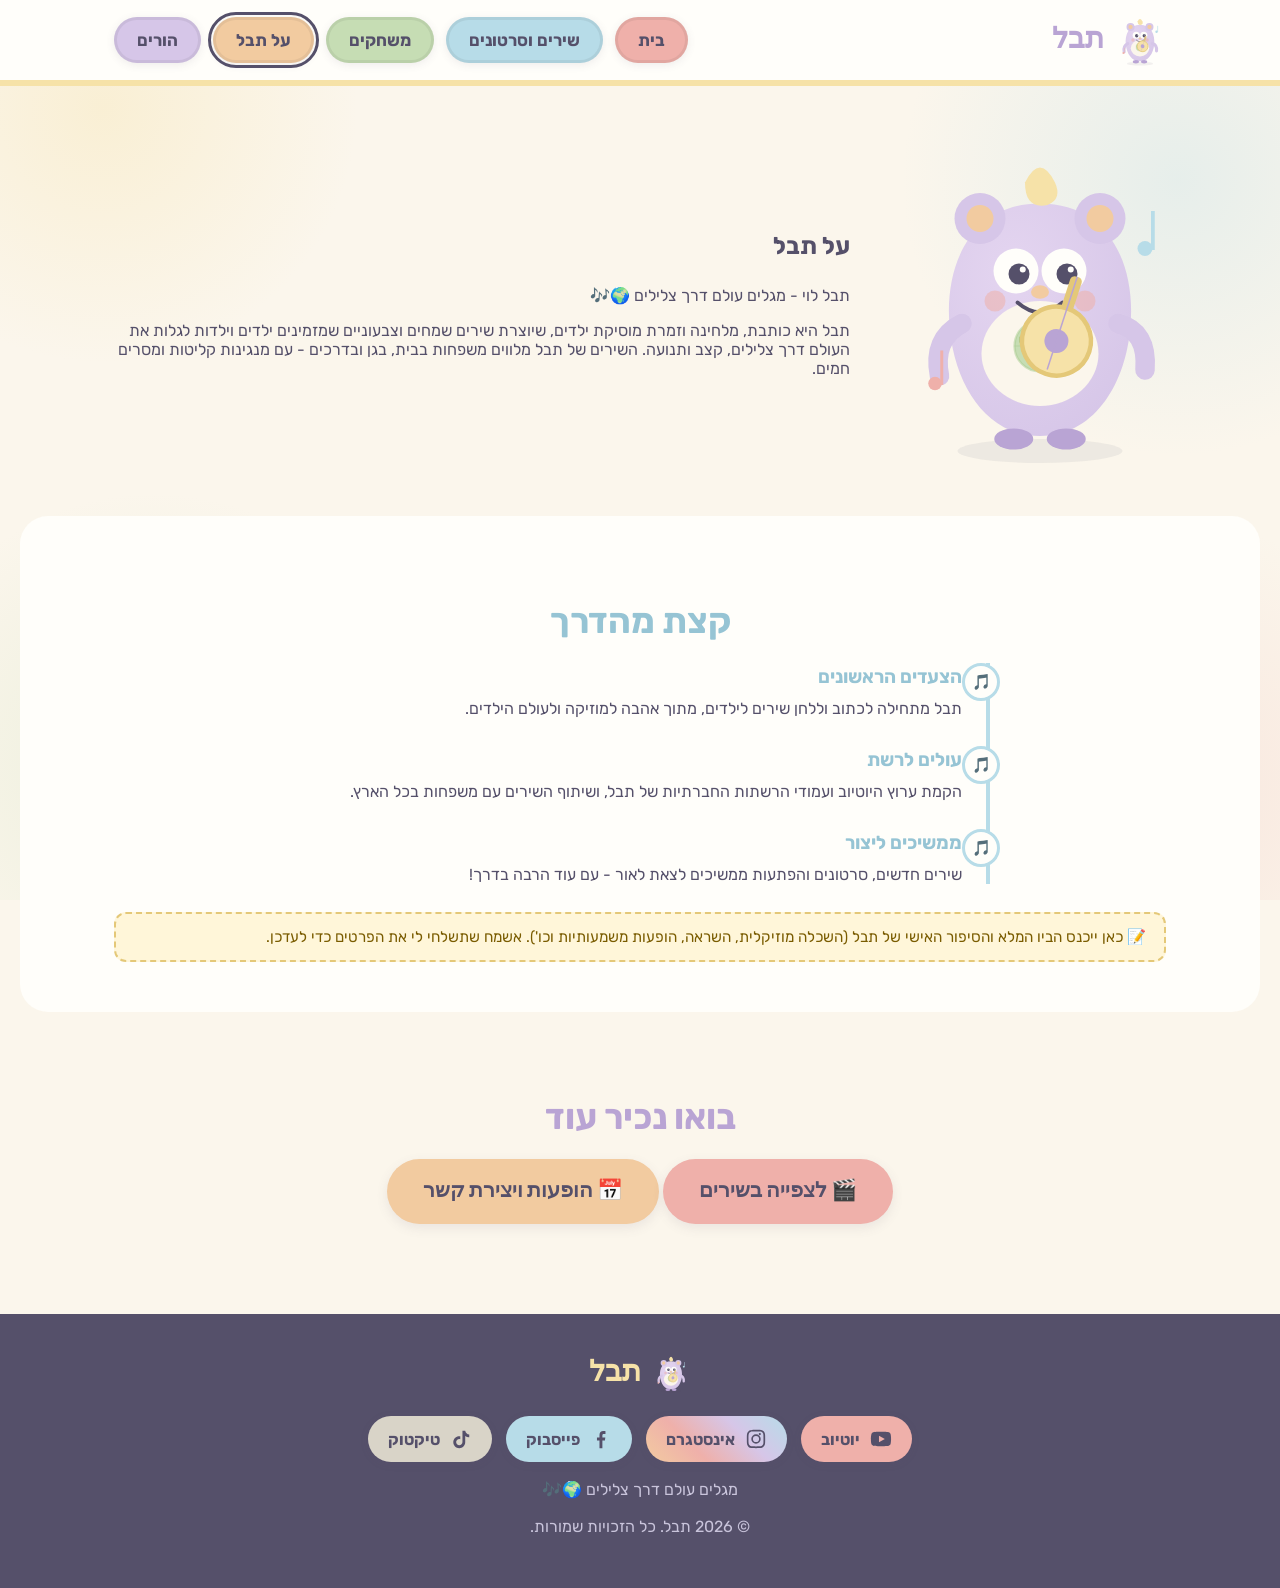
==== about.html @ 5bf3c03d "Initial Tevel kids-music site" ====
<!DOCTYPE html>
<html lang="he" dir="rtl">
<head>
<meta charset="UTF-8">
<meta name="viewport" content="width=device-width, initial-scale=1.0">
<title>על תבל | תבל</title>
<link rel="preconnect" href="https://fonts.googleapis.com">
<link href="https://fonts.googleapis.com/css2?family=Baloo+2:wght@500;700;800&family=Rubik:wght@400;500;700&display=swap" rel="stylesheet">
<link rel="stylesheet" href="styles.css">
</head>
<body>

<header class="site-header">
  <div class="header-inner">
    <a href="index.html" class="logo">
      <img src="images/tevel-mascot.svg" alt="תבל">
      תבל
    </a>
    <button class="nav-toggle" id="navToggle" aria-label="פתח תפריט" aria-expanded="false">☰</button>
    <nav class="main-nav" id="mainNav">
      <ul>
        <li><a href="index.html">בית</a></li>
        <li><a href="songs.html">שירים וסרטונים</a></li>
        <li><a href="games.html">משחקים</a></li>
        <li><a href="about.html" class="active">על תבל</a></li>
        <li><a href="parents.html">הורים</a></li>
      </ul>
    </nav>
  </div>
</header>

<main>
  <section class="section container">
    <div class="about-hero">
      <img src="images/tevel-mascot.svg" alt="איור של תבל">
      <div class="hero-text">
        <h1>על תבל</h1>
        <p class="tagline">תבל לוי - מגלים עולם דרך צלילים 🌍🎶</p>
        <p>תבל היא כותבת, מלחינה וזמרת מוסיקת ילדים, שיוצרת שירים שמחים וצבעוניים שמזמינים ילדים וילדות לגלות את העולם דרך צלילים, קצב ותנועה. השירים של תבל מלווים משפחות בבית, בגן ובדרכים - עם מנגינות קליטות ומסרים חמים.</p>
      </div>
    </div>
  </section>

  <section class="section" style="background:var(--white); border-radius: var(--radius-lg); margin:0 20px;">
    <div class="container">
      <h2 class="section-title blue">קצת מהדרך</h2>
      <div class="timeline">
        <div class="timeline-item">
          <h3>הצעדים הראשונים</h3>
          <p>תבל מתחילה לכתוב וללחן שירים לילדים, מתוך אהבה למוזיקה ולעולם הילדים.</p>
        </div>
        <div class="timeline-item">
          <h3>עולים לרשת</h3>
          <p>הקמת ערוץ היוטיוב ועמודי הרשתות החברתיות של תבל, ושיתוף השירים עם משפחות בכל הארץ.</p>
        </div>
        <div class="timeline-item">
          <h3>ממשיכים ליצור</h3>
          <p>שירים חדשים, סרטונים והפתעות ממשיכים לצאת לאור - עם עוד הרבה בדרך!</p>
        </div>
      </div>
      <div class="placeholder-note">
        📝 כאן ייכנס הביו המלא והסיפור האישי של תבל (השכלה מוזיקלית, השראה, הופעות משמעותיות וכו'). אשמח שתשלחי לי את הפרטים כדי לעדכן.
      </div>
    </div>
  </section>

  <section class="section" style="text-align:center;">
    <div class="container">
      <h2 class="section-title purple">בואו נכיר עוד</h2>
      <a class="btn btn-red" href="songs.html">🎬 לצפייה בשירים</a>
      <a class="btn btn-orange" href="parents.html">📅 הופעות ויצירת קשר</a>
    </div>
  </section>
</main>

<footer class="site-footer">
  <div class="container">
    <div class="logo" style="justify-content:center; color:var(--yellow);">
      <img src="images/tevel-mascot.svg" alt="תבל" style="width:40px;height:40px;">
      תבל
    </div>
    <div class="social-links">
      <a class="social-link social-youtube" href="https://www.youtube.com/channel/UCnwEXXzuBBPMAjR6f5TZk8w" target="_blank" rel="noopener" aria-label="יוטיוב">
        <svg viewBox="0 0 24 24"><path d="M23 12s0-3.6-.5-5.3c-.3-1-1-1.8-2-2C18.5 4.2 12 4.2 12 4.2s-6.5 0-8.5.5c-1 .2-1.7 1-2 2C1 8.4 1 12 1 12s0 3.6.5 5.3c.3 1 1 1.8 2 2 2 .5 8.5.5 8.5.5s6.5 0 8.5-.5c1-.2 1.7-1 2-2 .5-1.7.5-5.3.5-5.3zM9.8 15.5V8.5l6.4 3.5-6.4 3.5z"/></svg>
        יוטיוב
      </a>
      <a class="social-link social-instagram" href="https://www.instagram.com/tevelkidsmusic" target="_blank" rel="noopener" aria-label="אינסטגרם">
        <svg viewBox="0 0 24 24"><path d="M12 2c-2.7 0-3.05.01-4.12.06-1.06.05-1.79.22-2.43.47-.66.26-1.22.6-1.77 1.16-.56.55-.9 1.11-1.16 1.77-.25.64-.42 1.37-.47 2.43C2 8.95 2 9.3 2 12s.01 3.05.06 4.12c.05 1.06.22 1.79.47 2.43.26.66.6 1.22 1.16 1.77.55.56 1.11.9 1.77 1.16.64.25 1.37.42 2.43.47C8.95 22 9.3 22 12 22s3.05-.01 4.12-.06c1.06-.05 1.79-.22 2.43-.47.66-.26 1.22-.6 1.77-1.16.56-.55.9-1.11 1.16-1.77.25-.64.42-1.37.47-2.43.05-1.07.06-1.42.06-4.12s-.01-3.05-.06-4.12c-.05-1.06-.22-1.79-.47-2.43-.26-.66-.6-1.22-1.16-1.77-.55-.56-1.11-.9-1.77-1.16-.64-.25-1.37-.42-2.43-.47C15.05 2.01 14.7 2 12 2zm0 1.8c2.65 0 2.96.01 4.01.06.97.04 1.5.2 1.85.34.46.18.79.4 1.14.75.35.35.57.68.75 1.14.14.35.3.88.34 1.85.05 1.05.06 1.36.06 4.01s-.01 2.96-.06 4.01c-.04.97-.2 1.5-.34 1.85-.18.46-.4.79-.75 1.14-.35.35-.68.57-1.14.75-.35.14-.88.3-1.85.34-1.05.05-1.36.06-4.01.06s-2.96-.01-4.01-.06c-.97-.04-1.5-.2-1.85-.34-.46-.18-.79-.4-1.14-.75-.35-.35-.57-.68-.75-1.14-.14-.35-.3-.88-.34-1.85C3.8 14.96 3.8 14.65 3.8 12s.01-2.96.06-4.01c.04-.97.2-1.5.34-1.85.18-.46.4-.79.75-1.14.35-.35.68-.57 1.14-.75.35-.14.88-.3 1.85-.34C9.04 3.8 9.35 3.8 12 3.8zm0 3.05a5.15 5.15 0 100 10.3 5.15 5.15 0 000-10.3zm0 8.5a3.35 3.35 0 110-6.7 3.35 3.35 0 010 6.7zm5.35-8.7a1.2 1.2 0 11-2.4 0 1.2 1.2 0 012.4 0z"/></svg>
        אינסטגרם
      </a>
      <a class="social-link social-facebook" href="https://www.facebook.com/tevel.music" target="_blank" rel="noopener" aria-label="פייסבוק">
        <svg viewBox="0 0 24 24"><path d="M13.5 22v-8.4h2.8l.4-3.3h-3.2V8.1c0-.95.27-1.6 1.63-1.6h1.74V3.55C16.6 3.5 15.6 3.4 14.4 3.4c-2.4 0-4.05 1.47-4.05 4.17v2.7H7.6v3.3h2.75V22h3.15z"/></svg>
        פייסבוק
      </a>
      <a class="social-link social-tiktok" href="https://www.tiktok.com/@tevelkidsmusic" target="_blank" rel="noopener" aria-label="טיקטוק">
        <svg viewBox="0 0 24 24"><path d="M16.6 3c.4 2.2 2 3.9 4.4 4.1v3c-1.6.1-3-.4-4.4-1.3v6.7c0 3.6-2.9 6.5-6.5 6.5S3.6 19.1 3.6 15.5 6.5 9 10.1 9c.4 0 .8 0 1.1.1v3.1c-.4-.1-.7-.2-1.1-.2-1.9 0-3.4 1.5-3.4 3.4s1.5 3.4 3.4 3.4 3.5-1.5 3.5-3.4V3h3z"/></svg>
        טיקטוק
      </a>
    </div>
    <p>מגלים עולם דרך צלילים 🌍🎶</p>
    <p>© 2026 תבל. כל הזכויות שמורות.</p>
  </div>
</footer>

<script src="script.js"></script>
</body>
</html>
---- styles.css ----
/* ===== תבל | אתר מוסיקת ילדים — עיצוב בהשראת רחוב סומסום ===== */

:root {
  --yellow: #F6E2A8;
  --yellow-dark: #E4C878;
  --red: #EFB0AA;
  --red-dark: #DB938C;
  --blue: #B7DCE8;
  --blue-dark: #96C4D4;
  --green: #C6DDB4;
  --green-dark: #A8CB90;
  --orange: #F2CBA0;
  --orange-dark: #E3AF77;
  --purple: #D6C6E8;
  --purple-dark: #B9A4D4;
  --cream: #FBF6EC;
  --ink: #55506A;
  --white: #FFFEFA;

  --radius-lg: 28px;
  --radius-md: 18px;
  --radius-sm: 12px;
  --shadow: 0 4px 12px rgba(85,80,106,0.10);
  --shadow-sm: 0 2px 8px rgba(85,80,106,0.10);
}

* { box-sizing: border-box; }

html { scroll-behavior: smooth; }

body {
  margin: 0;
  direction: rtl;
  font-family: 'Rubik', 'Segoe UI', sans-serif;
  background: var(--cream);
  color: var(--ink);
  background-image:
    radial-gradient(circle at 8% 12%, rgba(246,226,168,0.35) 0, transparent 18%),
    radial-gradient(circle at 92% 20%, rgba(183,220,232,0.3) 0, transparent 20%),
    radial-gradient(circle at 12% 85%, rgba(198,221,180,0.3) 0, transparent 20%),
    radial-gradient(circle at 90% 88%, rgba(239,176,170,0.25) 0, transparent 20%);
  background-attachment: fixed;
}

h1, h2, h3, .display {
  font-family: 'Baloo 2', 'Rubik', sans-serif;
  font-weight: 700;
}

a { color: inherit; text-decoration: none; }

img { max-width: 100%; display: block; }

.container {
  max-width: 1100px;
  margin: 0 auto;
  padding: 0 24px;
}

/* ===== Header / Nav ===== */

.site-header {
  background: var(--white);
  border-bottom: 6px solid var(--yellow);
  position: sticky;
  top: 0;
  z-index: 100;
}

.header-inner {
  display: flex;
  align-items: center;
  justify-content: space-between;
  padding: 14px 24px;
  max-width: 1100px;
  margin: 0 auto;
}

.logo {
  display: flex;
  align-items: center;
  gap: 10px;
  font-family: 'Baloo 2', sans-serif;
  font-size: 1.8rem;
  font-weight: 700;
  color: var(--purple-dark);
}

.logo img { width: 52px; height: 52px; }

.nav-toggle {
  display: none;
  background: var(--yellow);
  border: none;
  border-radius: var(--radius-sm);
  font-size: 1.6rem;
  padding: 8px 14px;
  cursor: pointer;
  box-shadow: var(--shadow-sm);
}

.main-nav ul {
  list-style: none;
  display: flex;
  gap: 12px;
  margin: 0;
  padding: 0;
  flex-wrap: wrap;
}

.main-nav a {
  display: inline-block;
  padding: 10px 20px;
  border-radius: 999px;
  font-weight: 700;
  font-size: 1.05rem;
  color: var(--ink);
  box-shadow: var(--shadow-sm);
  transition: transform 0.3s ease;
  border: 3px solid rgba(0,0,0,0.06);
}

.main-nav a:hover, .main-nav a:focus-visible {
  transform: translateY(-2px);
}

.main-nav a.active {
  outline: 3px solid var(--ink);
  outline-offset: 2px;
}

.main-nav li:nth-child(1) a { background: var(--red); }
.main-nav li:nth-child(2) a { background: var(--blue); }
.main-nav li:nth-child(3) a { background: var(--green); }
.main-nav li:nth-child(4) a { background: var(--orange); }
.main-nav li:nth-child(5) a { background: var(--purple); }

/* ===== Buttons ===== */

.btn {
  display: inline-block;
  padding: 16px 36px;
  border-radius: 999px;
  font-family: 'Baloo 2', sans-serif;
  font-weight: 700;
  font-size: 1.3rem;
  color: var(--ink);
  box-shadow: var(--shadow);
  border: none;
  cursor: pointer;
  transition: transform 0.3s ease, box-shadow 0.3s ease;
}

.btn:hover, .btn:focus-visible {
  transform: translateY(-2px);
}

.btn:active {
  transform: translateY(0);
  box-shadow: var(--shadow-sm);
}

.btn-red { background: var(--red); }
.btn-blue { background: var(--blue); }
.btn-green { background: var(--green); }
.btn-orange { background: var(--orange); }
.btn-purple { background: var(--purple); }
.btn-yellow { background: var(--yellow-dark); }

/* ===== Hero ===== */

.hero {
  padding: 60px 0 40px;
}

.hero-inner {
  display: flex;
  align-items: center;
  gap: 40px;
  flex-wrap: wrap;
}

.hero-text { flex: 1 1 420px; }
.hero-image { flex: 1 1 320px; text-align: center; }
.hero-image img { max-width: 380px; margin: 0 auto; filter: drop-shadow(0 12px 0 rgba(0,0,0,0.08)); }

.hero h1 {
  font-size: 3rem;
  line-height: 1.15;
  margin: 0 0 16px;
  color: var(--purple-dark);
}

.hero .tagline {
  font-size: 1.4rem;
  color: var(--ink);
  margin-bottom: 28px;
  font-weight: 500;
}

.hero-ctas { display: flex; gap: 16px; flex-wrap: wrap; }

/* ===== Section blocks ===== */

.section {
  padding: 50px 0;
}

.section-title {
  text-align: center;
  font-size: 2.2rem;
  margin-bottom: 12px;
}

.section-title.red { color: var(--red-dark); }
.section-title.blue { color: var(--blue-dark); }
.section-title.green { color: var(--green-dark); }
.section-title.orange { color: var(--orange-dark); }
.section-title.purple { color: var(--purple-dark); }

.section-sub {
  text-align: center;
  font-size: 1.15rem;
  max-width: 640px;
  margin: 0 auto 36px;
  color: #55506A;
}

/* ===== Cards / grids ===== */

.card-grid {
  display: grid;
  grid-template-columns: repeat(auto-fit, minmax(240px, 1fr));
  gap: 24px;
}

.card {
  background: var(--white);
  border-radius: var(--radius-md);
  padding: 26px;
  box-shadow: var(--shadow);
  text-align: center;
  border: 4px solid transparent;
  transition: transform 0.3s ease;
}

.card:hover { transform: translateY(-3px); }

.card .icon-circle {
  width: 76px;
  height: 76px;
  border-radius: 50%;
  display: flex;
  align-items: center;
  justify-content: center;
  font-size: 2.2rem;
  margin: 0 auto 16px;
  color: var(--ink);
}

.card h3 { margin: 0 0 10px; font-size: 1.35rem; }
.card p { margin: 0; color: #55506A; }

.bg-red { background: var(--red); }
.bg-blue { background: var(--blue); }
.bg-green { background: var(--green); }
.bg-orange { background: var(--orange); }
.bg-purple { background: var(--purple); }
.bg-yellow { background: var(--yellow-dark); }

.border-red { border-color: var(--red); }
.border-blue { border-color: var(--blue); }
.border-green { border-color: var(--green); }
.border-orange { border-color: var(--orange); }
.border-purple { border-color: var(--purple); }

/* ===== Video grid (songs page) ===== */

.video-card {
  background: var(--white);
  border-radius: var(--radius-md);
  overflow: hidden;
  box-shadow: var(--shadow);
}

.video-frame {
  position: relative;
  padding-bottom: 56.25%;
  height: 0;
  background: var(--ink);
}

.video-frame iframe {
  position: absolute;
  inset: 0;
  width: 100%;
  height: 100%;
  border: 0;
}

.video-card .video-info { padding: 18px 20px; }
.video-card h3 { margin: 0 0 6px; font-size: 1.15rem; }
.video-card p { margin: 0; color: #756F8A; font-size: 0.95rem; }

.placeholder-note {
  background: #FFF6D9;
  border: 2px dashed var(--yellow-dark);
  border-radius: var(--radius-sm);
  padding: 14px 18px;
  font-size: 0.95rem;
  color: #7A5C00;
  margin-top: 10px;
}

/* ===== Games ===== */

.game-card {
  background: var(--white);
  border-radius: var(--radius-lg);
  padding: 30px;
  box-shadow: var(--shadow);
  border: 4px solid var(--yellow);
}

.game-card h3 { font-size: 1.6rem; margin-top: 0; }

.memory-grid {
  display: grid;
  grid-template-columns: repeat(4, 1fr);
  gap: 12px;
  max-width: 480px;
  margin: 24px auto;
}

.memory-tile {
  aspect-ratio: 1;
  border-radius: var(--radius-sm);
  background: var(--purple);
  font-size: 2.2rem;
  display: flex;
  align-items: center;
  justify-content: center;
  cursor: pointer;
  color: var(--white);
  box-shadow: var(--shadow-sm);
  user-select: none;
  border: none;
  padding: 0;
  font-family: inherit;
  transition: transform 0.2s ease;
}

.memory-tile.flipped, .memory-tile.matched {
  background: var(--white);
  color: var(--ink);
  transform: scale(1.03);
}

.memory-tile.matched { background: var(--green); color: var(--white); }

.game-status {
  text-align: center;
  font-weight: 700;
  font-size: 1.1rem;
  color: var(--purple-dark);
}

.simon-grid {
  display: grid;
  grid-template-columns: repeat(2, 1fr);
  gap: 12px;
  max-width: 300px;
  margin: 24px auto;
}

.simon-pad {
  aspect-ratio: 1;
  border-radius: var(--radius-md);
  border: none;
  cursor: pointer;
  opacity: 0.88;
  box-shadow: var(--shadow-sm);
  transition: opacity 0.4s ease;
}

.simon-pad:active { opacity: 1; }
.simon-pad.lit { opacity: 1; }
.simon-pad.pad-red { background: var(--red); border-radius: var(--radius-md) var(--radius-sm) var(--radius-sm) var(--radius-sm); }
.simon-pad.pad-blue { background: var(--blue); border-radius: var(--radius-sm) var(--radius-md) var(--radius-sm) var(--radius-sm); }
.simon-pad.pad-green { background: var(--green); border-radius: var(--radius-sm) var(--radius-sm) var(--radius-md) var(--radius-sm); }
.simon-pad.pad-yellow { background: var(--yellow); border-radius: var(--radius-sm) var(--radius-sm) var(--radius-sm) var(--radius-md); }

/* ===== About page ===== */

.about-hero {
  display: flex;
  gap: 40px;
  align-items: center;
  flex-wrap: wrap;
}

.about-hero img { max-width: 300px; margin: 0 auto; }

.timeline {
  max-width: 700px;
  margin: 0 auto;
  border-right: 4px solid var(--blue);
  padding-right: 24px;
}

.timeline-item { margin-bottom: 28px; position: relative; }
.timeline-item::before {
  content: '🎵';
  position: absolute;
  right: -38px;
  top: 0;
  background: var(--white);
  border: 3px solid var(--blue);
  border-radius: 50%;
  width: 32px;
  height: 32px;
  display: flex;
  align-items: center;
  justify-content: center;
  font-size: 0.95rem;
}

.timeline-item h3 { margin: 0 0 6px; color: var(--blue-dark); }
.timeline-item p { margin: 0; color: #55506A; }

/* ===== Parents page ===== */

.parents-hero {
  background: var(--purple);
  color: var(--ink);
  padding: 50px 0;
  border-radius: 0 0 var(--radius-lg) var(--radius-lg);
}

.parents-hero h1 { color: var(--ink); }

.contact-card, .info-card {
  background: var(--white);
  border-radius: var(--radius-md);
  padding: 30px;
  box-shadow: var(--shadow);
}

.social-links {
  display: flex;
  gap: 14px;
  flex-wrap: wrap;
  margin-top: 20px;
}

.social-link {
  display: flex;
  align-items: center;
  gap: 10px;
  padding: 12px 20px;
  border-radius: 999px;
  color: var(--white);
  font-weight: 700;
  box-shadow: var(--shadow-sm);
}

.social-link svg { width: 22px; height: 22px; fill: currentColor; }

.social-link {
  color: var(--ink);
  transition: transform 0.3s ease, box-shadow 0.3s ease;
}

.social-link:hover, .social-link:focus-visible {
  transform: translateY(-2px);
  box-shadow: 0 4px 14px rgba(85,80,106,0.16);
}

.social-youtube { background: #EFB0AA; }
.social-instagram { background: linear-gradient(45deg, #F2CBA0, #EFB0AA, #D6C6E8, #B7DCE8); }
.social-facebook { background: #B7DCE8; }
.social-tiktok { background: #D9D4C8; }

.site-footer .social-link { color: var(--ink); }

form.contact-form {
  display: flex;
  flex-direction: column;
  gap: 16px;
}

.contact-form label {
  font-weight: 700;
  margin-bottom: 4px;
  display: block;
}

.contact-form input, .contact-form textarea {
  width: 100%;
  padding: 12px 16px;
  border-radius: var(--radius-sm);
  border: 3px solid #E5E1F0;
  font-family: inherit;
  font-size: 1rem;
}

.contact-form input:focus, .contact-form textarea:focus {
  outline: none;
  border-color: var(--blue);
}

table.tour-table {
  width: 100%;
  border-collapse: collapse;
  background: var(--white);
  border-radius: var(--radius-md);
  overflow: hidden;
  box-shadow: var(--shadow);
}

table.tour-table th {
  background: var(--orange);
  color: var(--white);
  padding: 14px;
  text-align: right;
}

table.tour-table td {
  padding: 14px;
  border-bottom: 2px solid #F1EEF8;
}

table.tour-table tr:last-child td { border-bottom: none; }

/* ===== Footer ===== */

.site-footer {
  background: var(--ink);
  color: var(--white);
  padding: 36px 0;
  margin-top: 40px;
  text-align: center;
}

.site-footer .social-links { justify-content: center; }

.site-footer p { color: #C9C4DB; margin-top: 18px; }

/* ===== Responsive ===== */

@media (max-width: 800px) {
  .nav-toggle { display: inline-block; }

  .main-nav {
    display: none;
    width: 100%;
  }

  .main-nav.open { display: block; }

  .main-nav ul {
    flex-direction: column;
  }

  .header-inner { flex-wrap: wrap; }

  .hero h1 { font-size: 2.2rem; }

  .memory-grid { grid-template-columns: repeat(3, 1fr); }
}
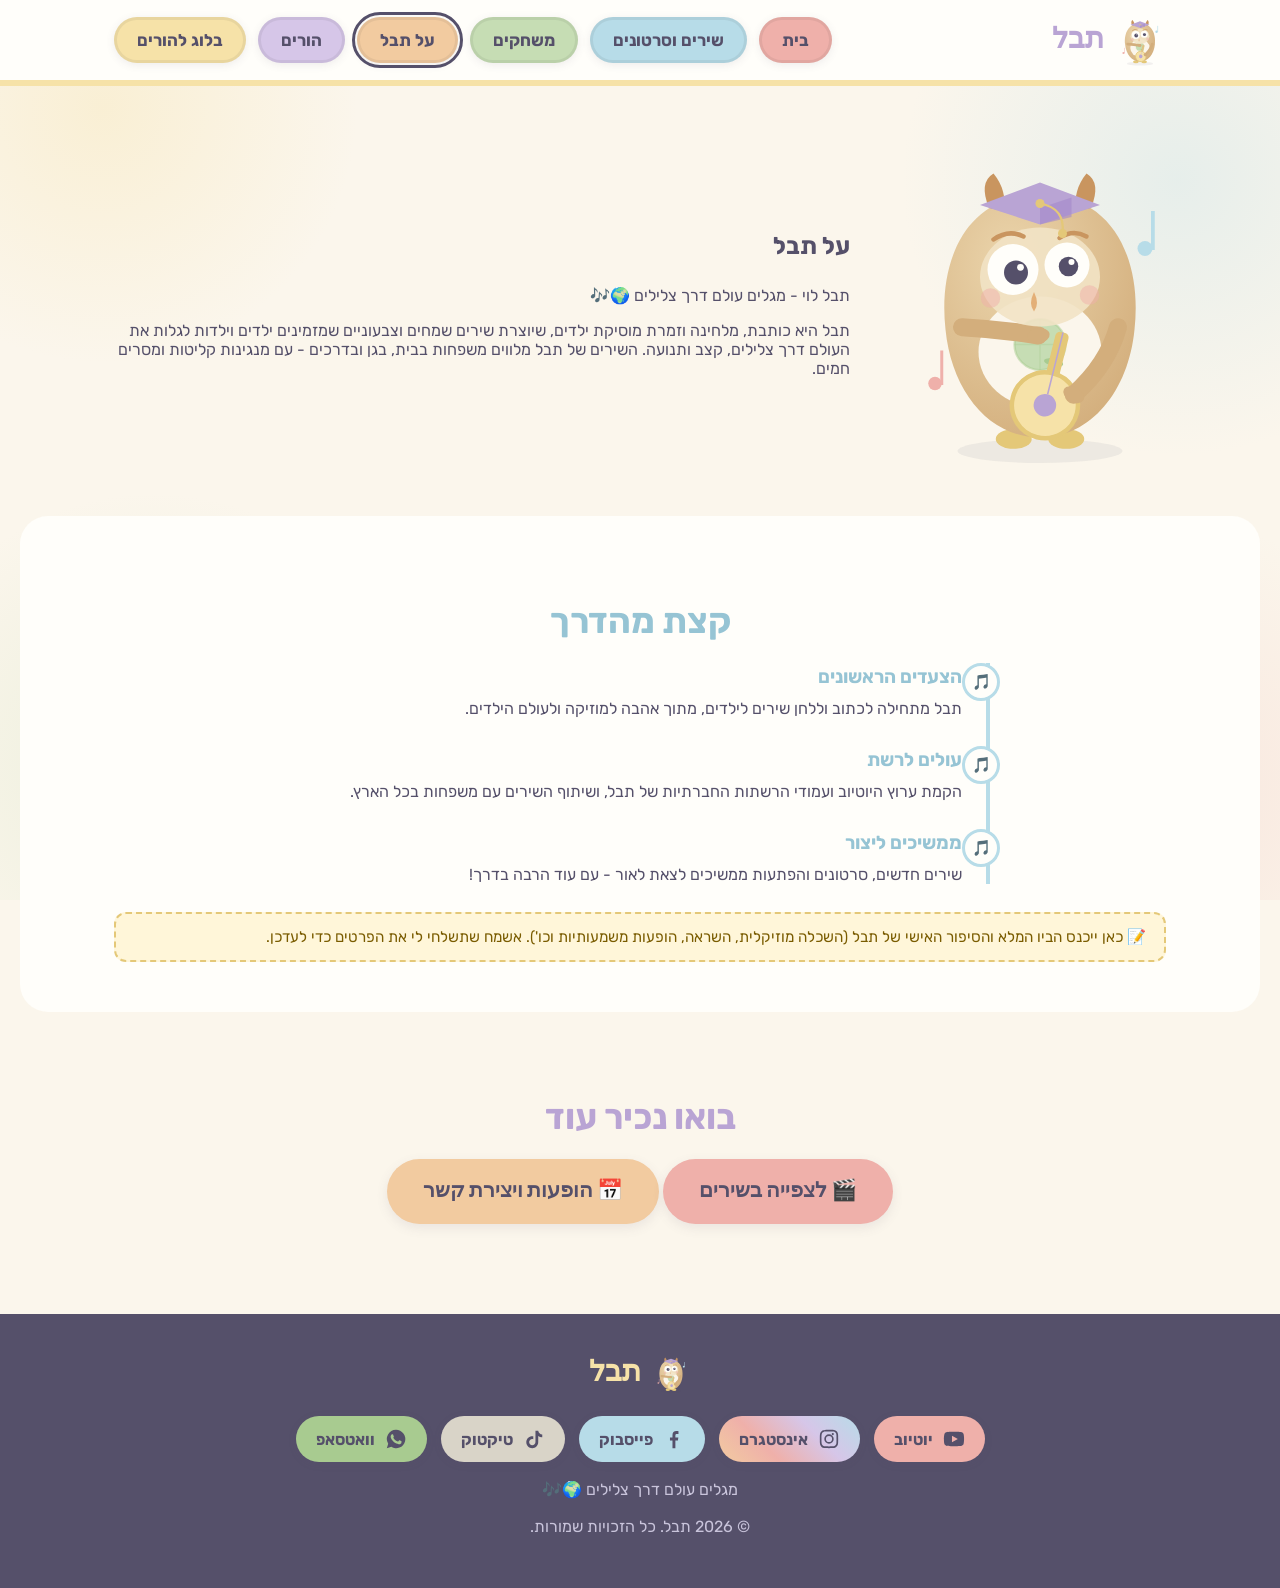
==== commit ad0de9eb: "Add WhatsApp icon to social links everywhere; lower guitar so it no longer covers the owl's face, he" ====
--- a/about.html
+++ b/about.html
@@ -24,6 +24,7 @@
         <li><a href="games.html">משחקים</a></li>
         <li><a href="about.html" class="active">על תבל</a></li>
         <li><a href="parents.html">הורים</a></li>
+        <li><a href="blog.html">בלוג להורים</a></li>
       </ul>
     </nav>
   </div>
@@ -96,6 +97,10 @@
         <svg viewBox="0 0 24 24"><path d="M16.6 3c.4 2.2 2 3.9 4.4 4.1v3c-1.6.1-3-.4-4.4-1.3v6.7c0 3.6-2.9 6.5-6.5 6.5S3.6 19.1 3.6 15.5 6.5 9 10.1 9c.4 0 .8 0 1.1.1v3.1c-.4-.1-.7-.2-1.1-.2-1.9 0-3.4 1.5-3.4 3.4s1.5 3.4 3.4 3.4 3.5-1.5 3.5-3.4V3h3z"/></svg>
         טיקטוק
       </a>
+      <a class="social-link social-whatsapp" href="https://wa.me/972544660844" target="_blank" rel="noopener" aria-label="וואטסאפ">
+        <svg viewBox="0 0 24 24"><path d="M12 2a10 10 0 00-8.5 15.2L2 22l4.9-1.5A10 10 0 1012 2zm5.9 14.3c-.3.7-1.4 1.3-2 1.4-.5.1-1.1.2-3.5-.7-3-1.2-4.9-4.2-5-4.4-.1-.2-1.2-1.6-1.2-3s.8-2.1 1-2.4c.2-.2.5-.3.7-.3h.5c.2 0 .4 0 .5.4.2.5.7 1.7.7 1.9.1.2.1.3 0 .5-.1.2-.2.3-.3.5-.2.2-.3.3-.1.6.2.3.9 1.4 1.9 2.3 1.3 1.1 2.4 1.5 2.7 1.6.3.1.5.1.6-.1.2-.2.7-.8.9-1.1.2-.3.4-.2.6-.1l1.7.8c.2.1.3.2.4.3.1.2.1 1-.2 1.7z"/></svg>
+        וואטסאפ
+      </a>
     </div>
     <p>מגלים עולם דרך צלילים 🌍🎶</p>
     <p>© 2026 תבל. כל הזכויות שמורות.</p>
--- a/styles.css
+++ b/styles.css
@@ -26,6 +26,10 @@
 
 * { box-sizing: border-box; }
 
+a, button, .btn, .card, .memory-tile, .simon-pad, .nav-toggle, .social-link {
+  cursor: url('images/cursor-monkey.svg') 6 6, pointer;
+}
+
 html { scroll-behavior: smooth; }
 
 body {
@@ -134,6 +138,7 @@
 .main-nav li:nth-child(3) a { background: var(--green); }
 .main-nav li:nth-child(4) a { background: var(--orange); }
 .main-nav li:nth-child(5) a { background: var(--purple); }
+.main-nav li:nth-child(6) a { background: var(--yellow); }
 
 /* ===== Buttons ===== */
 
@@ -480,34 +485,9 @@
 .social-instagram { background: linear-gradient(45deg, #F2CBA0, #EFB0AA, #D6C6E8, #B7DCE8); }
 .social-facebook { background: #B7DCE8; }
 .social-tiktok { background: #D9D4C8; }
+.social-whatsapp { background: #A8CB90; }
 
 .site-footer .social-link { color: var(--ink); }
-
-form.contact-form {
-  display: flex;
-  flex-direction: column;
-  gap: 16px;
-}
-
-.contact-form label {
-  font-weight: 700;
-  margin-bottom: 4px;
-  display: block;
-}
-
-.contact-form input, .contact-form textarea {
-  width: 100%;
-  padding: 12px 16px;
-  border-radius: var(--radius-sm);
-  border: 3px solid #E5E1F0;
-  font-family: inherit;
-  font-size: 1rem;
-}
-
-.contact-form input:focus, .contact-form textarea:focus {
-  outline: none;
-  border-color: var(--blue);
-}
 
 table.tour-table {
   width: 100%;
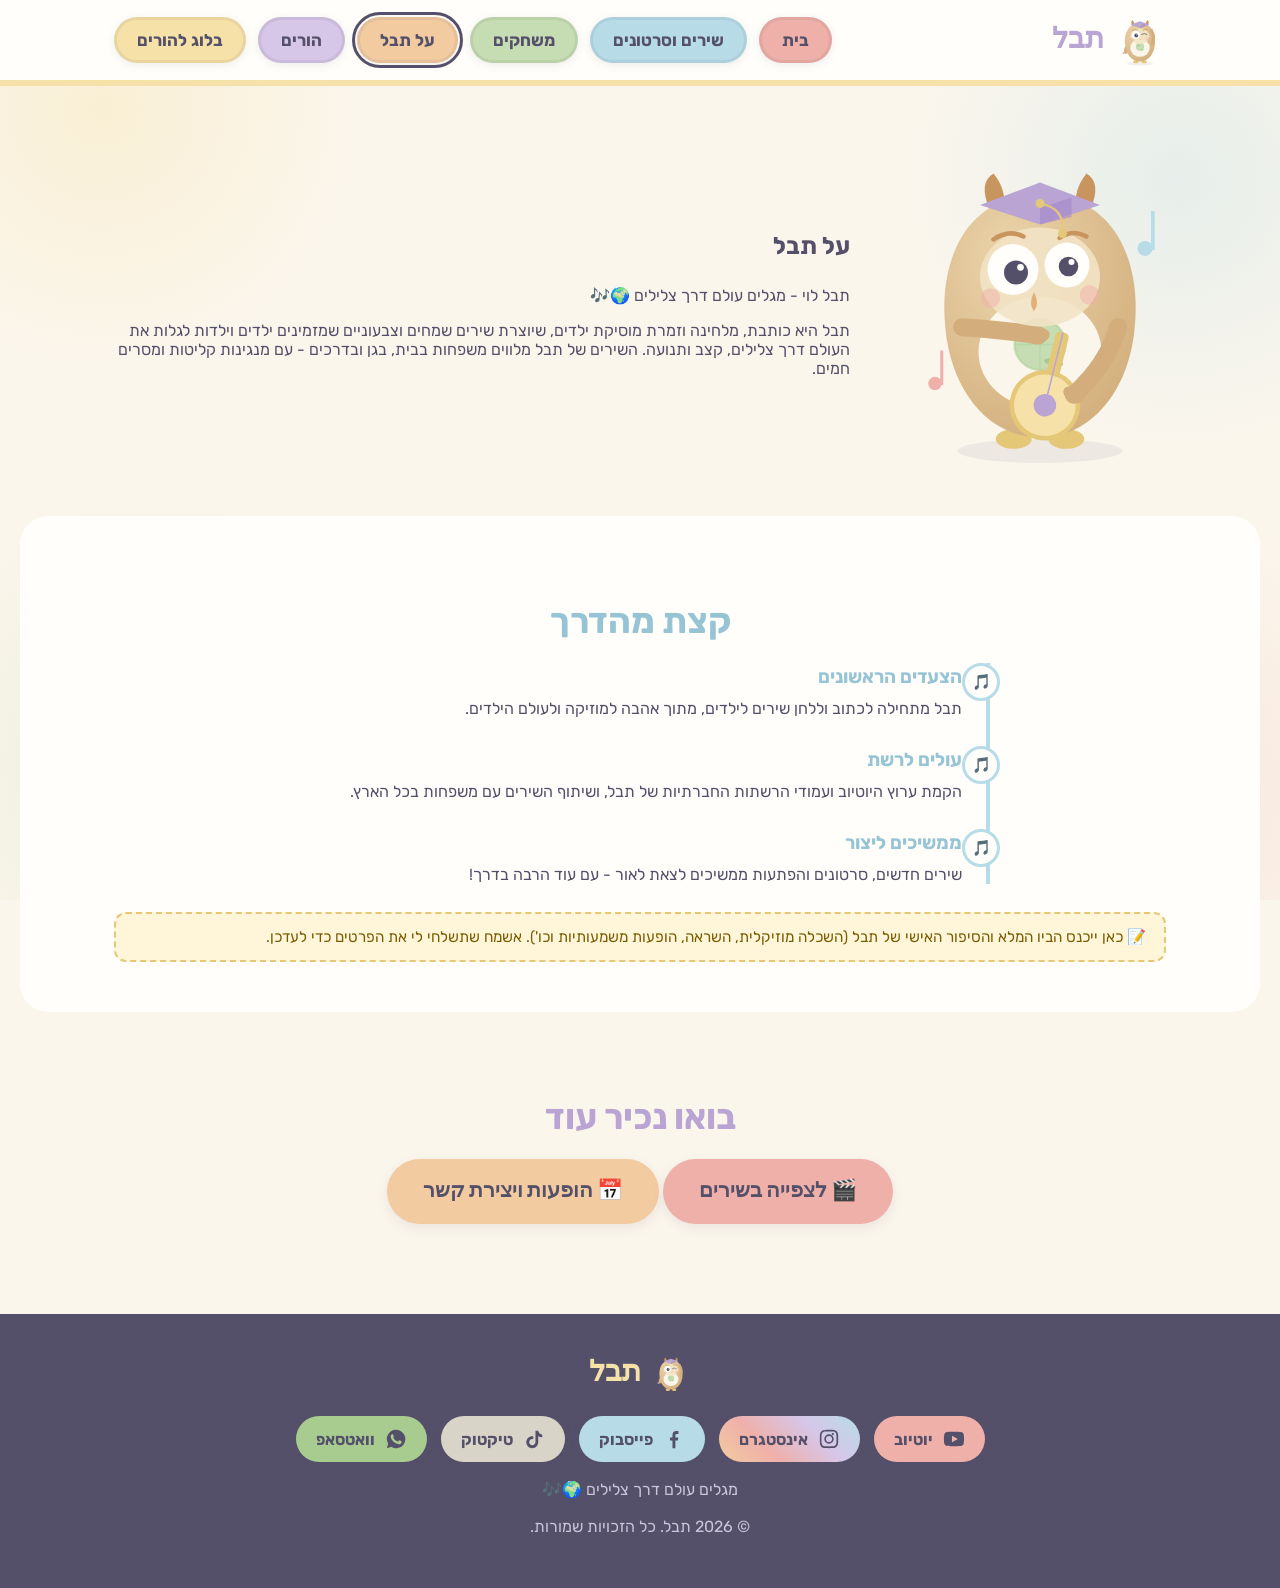
==== commit 0cd39da8: "Add WhatsApp signup, alternate mascot pose for logo/footer, per-page meta descriptions, and Schema.o" ====
--- a/about.html
+++ b/about.html
@@ -4,6 +4,7 @@
 <meta charset="UTF-8">
 <meta name="viewport" content="width=device-width, initial-scale=1.0">
 <title>על תבל | תבל</title>
+<meta name="description" content="הכירו את תבל - כותבת, מלחינה וזמרת מוסיקת ילדים. מגלים עולם דרך צלילים.">
 <link rel="preconnect" href="https://fonts.googleapis.com">
 <link href="https://fonts.googleapis.com/css2?family=Baloo+2:wght@500;700;800&family=Rubik:wght@400;500;700&display=swap" rel="stylesheet">
 <link rel="stylesheet" href="styles.css">
@@ -13,7 +14,7 @@
 <header class="site-header">
   <div class="header-inner">
     <a href="index.html" class="logo">
-      <img src="images/tevel-mascot.svg" alt="תבל">
+      <img src="images/tevel-mascot-wave.svg" alt="תבל">
       תבל
     </a>
     <button class="nav-toggle" id="navToggle" aria-label="פתח תפריט" aria-expanded="false">☰</button>
@@ -77,7 +78,7 @@
 <footer class="site-footer">
   <div class="container">
     <div class="logo" style="justify-content:center; color:var(--yellow);">
-      <img src="images/tevel-mascot.svg" alt="תבל" style="width:40px;height:40px;">
+      <img src="images/tevel-mascot-wave.svg" alt="תבל" style="width:40px;height:40px;">
       תבל
     </div>
     <div class="social-links">
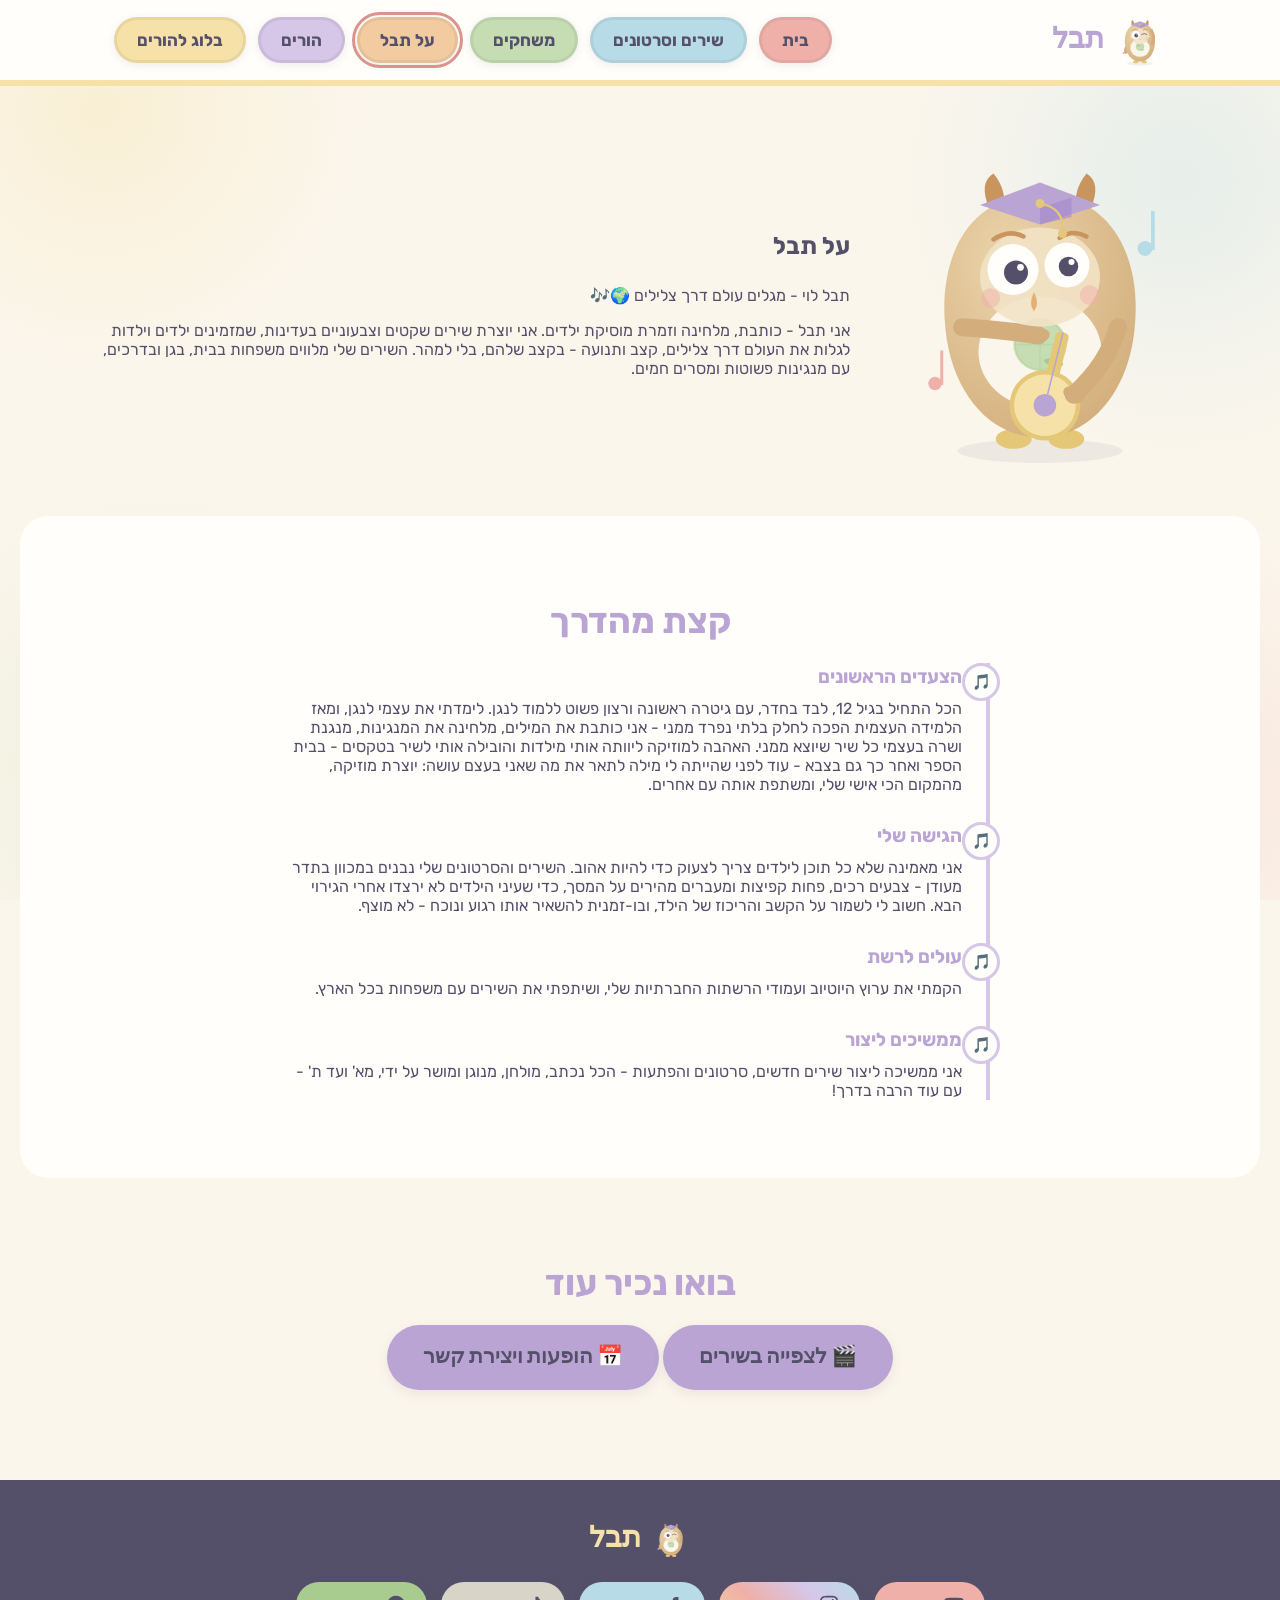
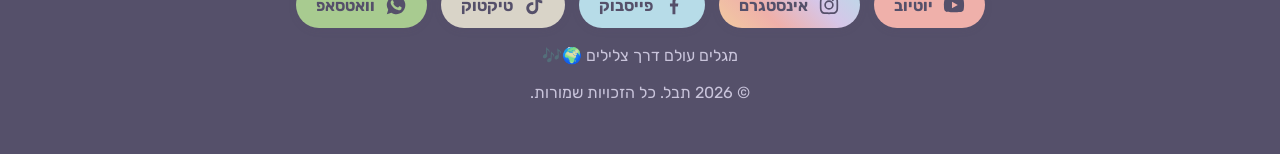
==== commit 70cad65a: "Add Tevel's real bio and story to the About page (first-person, replacing placeholder text)" ====
--- a/about.html
+++ b/about.html
@@ -38,7 +38,7 @@
       <div class="hero-text">
         <h1>על תבל</h1>
         <p class="tagline">תבל לוי - מגלים עולם דרך צלילים 🌍🎶</p>
-        <p>תבל היא כותבת, מלחינה וזמרת מוסיקת ילדים, שיוצרת שירים שמחים וצבעוניים שמזמינים ילדים וילדות לגלות את העולם דרך צלילים, קצב ותנועה. השירים של תבל מלווים משפחות בבית, בגן ובדרכים - עם מנגינות קליטות ומסרים חמים.</p>
+        <p>אני תבל - כותבת, מלחינה וזמרת מוסיקת ילדים. אני יוצרת שירים שקטים וצבעוניים בעדינות, שמזמינים ילדים וילדות לגלות את העולם דרך צלילים, קצב ותנועה - בקצב שלהם, בלי למהר. השירים שלי מלווים משפחות בבית, בגן ובדרכים, עם מנגינות פשוטות ומסרים חמים.</p>
       </div>
     </div>
   </section>
@@ -49,19 +49,20 @@
       <div class="timeline">
         <div class="timeline-item">
           <h3>הצעדים הראשונים</h3>
-          <p>תבל מתחילה לכתוב וללחן שירים לילדים, מתוך אהבה למוזיקה ולעולם הילדים.</p>
+          <p>הכל התחיל בגיל 12, לבד בחדר, עם גיטרה ראשונה ורצון פשוט ללמוד לנגן. לימדתי את עצמי לנגן, ומאז הלמידה העצמית הפכה לחלק בלתי נפרד ממני - אני כותבת את המילים, מלחינה את המנגינות, מנגנת ושרה בעצמי כל שיר שיוצא ממני. האהבה למוזיקה ליוותה אותי מילדות והובילה אותי לשיר בטקסים - בבית הספר ואחר כך גם בצבא - עוד לפני שהייתה לי מילה לתאר את מה שאני בעצם עושה: יוצרת מוזיקה, מהמקום הכי אישי שלי, ומשתפת אותה עם אחרים.</p>
+        </div>
+        <div class="timeline-item">
+          <h3>הגישה שלי</h3>
+          <p>אני מאמינה שלא כל תוכן לילדים צריך לצעוק כדי להיות אהוב. השירים והסרטונים שלי נבנים במכוון בתדר מעודן - צבעים רכים, פחות קפיצות ומעברים מהירים על המסך, כדי שעיני הילדים לא ירצדו אחרי הגירוי הבא. חשוב לי לשמור על הקשב והריכוז של הילד, ובו-זמנית להשאיר אותו רגוע ונוכח - לא מוצף.</p>
         </div>
         <div class="timeline-item">
           <h3>עולים לרשת</h3>
-          <p>הקמת ערוץ היוטיוב ועמודי הרשתות החברתיות של תבל, ושיתוף השירים עם משפחות בכל הארץ.</p>
+          <p>הקמתי את ערוץ היוטיוב ועמודי הרשתות החברתיות שלי, ושיתפתי את השירים עם משפחות בכל הארץ.</p>
         </div>
         <div class="timeline-item">
           <h3>ממשיכים ליצור</h3>
-          <p>שירים חדשים, סרטונים והפתעות ממשיכים לצאת לאור - עם עוד הרבה בדרך!</p>
+          <p>אני ממשיכה ליצור שירים חדשים, סרטונים והפתעות - הכל נכתב, מולחן, מנוגן ומושר על ידי, מא' ועד ת' - עם עוד הרבה בדרך!</p>
         </div>
-      </div>
-      <div class="placeholder-note">
-        📝 כאן ייכנס הביו המלא והסיפור האישי של תבל (השכלה מוזיקלית, השראה, הופעות משמעותיות וכו'). אשמח שתשלחי לי את הפרטים כדי לעדכן.
       </div>
     </div>
   </section>
--- a/styles.css
+++ b/styles.css
@@ -17,6 +17,11 @@
   --ink: #55506A;
   --white: #FFFEFA;
 
+  /* dominant 3-tone system: background (cream), buttons (--btn), highlight (--accent) */
+  --btn: var(--purple-dark);
+  --btn-light: var(--purple);
+  --accent: var(--red-dark);
+
   --radius-lg: 28px;
   --radius-md: 18px;
   --radius-sm: 12px;
@@ -129,7 +134,7 @@
 }
 
 .main-nav a.active {
-  outline: 3px solid var(--ink);
+  outline: 3px solid var(--accent);
   outline-offset: 2px;
 }
 
@@ -165,12 +170,9 @@
   box-shadow: var(--shadow-sm);
 }
 
-.btn-red { background: var(--red); }
-.btn-blue { background: var(--blue); }
-.btn-green { background: var(--green); }
-.btn-orange { background: var(--orange); }
-.btn-purple { background: var(--purple); }
-.btn-yellow { background: var(--yellow-dark); }
+.btn-red, .btn-blue, .btn-green, .btn-orange, .btn-purple, .btn-yellow {
+  background: var(--btn);
+}
 
 /* ===== Hero ===== */
 
@@ -217,11 +219,10 @@
   margin-bottom: 12px;
 }
 
-.section-title.red { color: var(--red-dark); }
-.section-title.blue { color: var(--blue-dark); }
-.section-title.green { color: var(--green-dark); }
-.section-title.orange { color: var(--orange-dark); }
-.section-title.purple { color: var(--purple-dark); }
+.section-title.red, .section-title.blue, .section-title.green,
+.section-title.orange, .section-title.purple {
+  color: var(--btn);
+}
 
 .section-sub {
   text-align: center;
@@ -266,18 +267,13 @@
 .card h3 { margin: 0 0 10px; font-size: 1.35rem; }
 .card p { margin: 0; color: #55506A; }
 
-.bg-red { background: var(--red); }
-.bg-blue { background: var(--blue); }
-.bg-green { background: var(--green); }
-.bg-orange { background: var(--orange); }
-.bg-purple { background: var(--purple); }
-.bg-yellow { background: var(--yellow-dark); }
-
-.border-red { border-color: var(--red); }
-.border-blue { border-color: var(--blue); }
-.border-green { border-color: var(--green); }
-.border-orange { border-color: var(--orange); }
-.border-purple { border-color: var(--purple); }
+.bg-red, .bg-blue, .bg-green, .bg-orange, .bg-purple, .bg-yellow {
+  background: var(--btn);
+}
+
+.border-red, .border-blue, .border-green, .border-orange, .border-purple {
+  border-color: var(--btn-light);
+}
 
 /* ===== Video grid (songs page) ===== */
 
@@ -361,13 +357,13 @@
   transform: scale(1.03);
 }
 
-.memory-tile.matched { background: var(--green); color: var(--white); }
+.memory-tile.matched { background: var(--accent); color: var(--white); }
 
 .game-status {
   text-align: center;
   font-weight: 700;
   font-size: 1.1rem;
-  color: var(--purple-dark);
+  color: var(--btn);
 }
 
 .simon-grid {
@@ -409,7 +405,7 @@
 .timeline {
   max-width: 700px;
   margin: 0 auto;
-  border-right: 4px solid var(--blue);
+  border-right: 4px solid var(--btn-light);
   padding-right: 24px;
 }
 
@@ -420,7 +416,7 @@
   right: -38px;
   top: 0;
   background: var(--white);
-  border: 3px solid var(--blue);
+  border: 3px solid var(--btn-light);
   border-radius: 50%;
   width: 32px;
   height: 32px;
@@ -430,13 +426,13 @@
   font-size: 0.95rem;
 }
 
-.timeline-item h3 { margin: 0 0 6px; color: var(--blue-dark); }
+.timeline-item h3 { margin: 0 0 6px; color: var(--btn); }
 .timeline-item p { margin: 0; color: #55506A; }
 
 /* ===== Parents page ===== */
 
 .parents-hero {
-  background: var(--purple);
+  background: var(--btn-light);
   color: var(--ink);
   padding: 50px 0;
   border-radius: 0 0 var(--radius-lg) var(--radius-lg);
@@ -499,7 +495,7 @@
 }
 
 table.tour-table th {
-  background: var(--orange);
+  background: var(--btn);
   color: var(--white);
   padding: 14px;
   text-align: right;
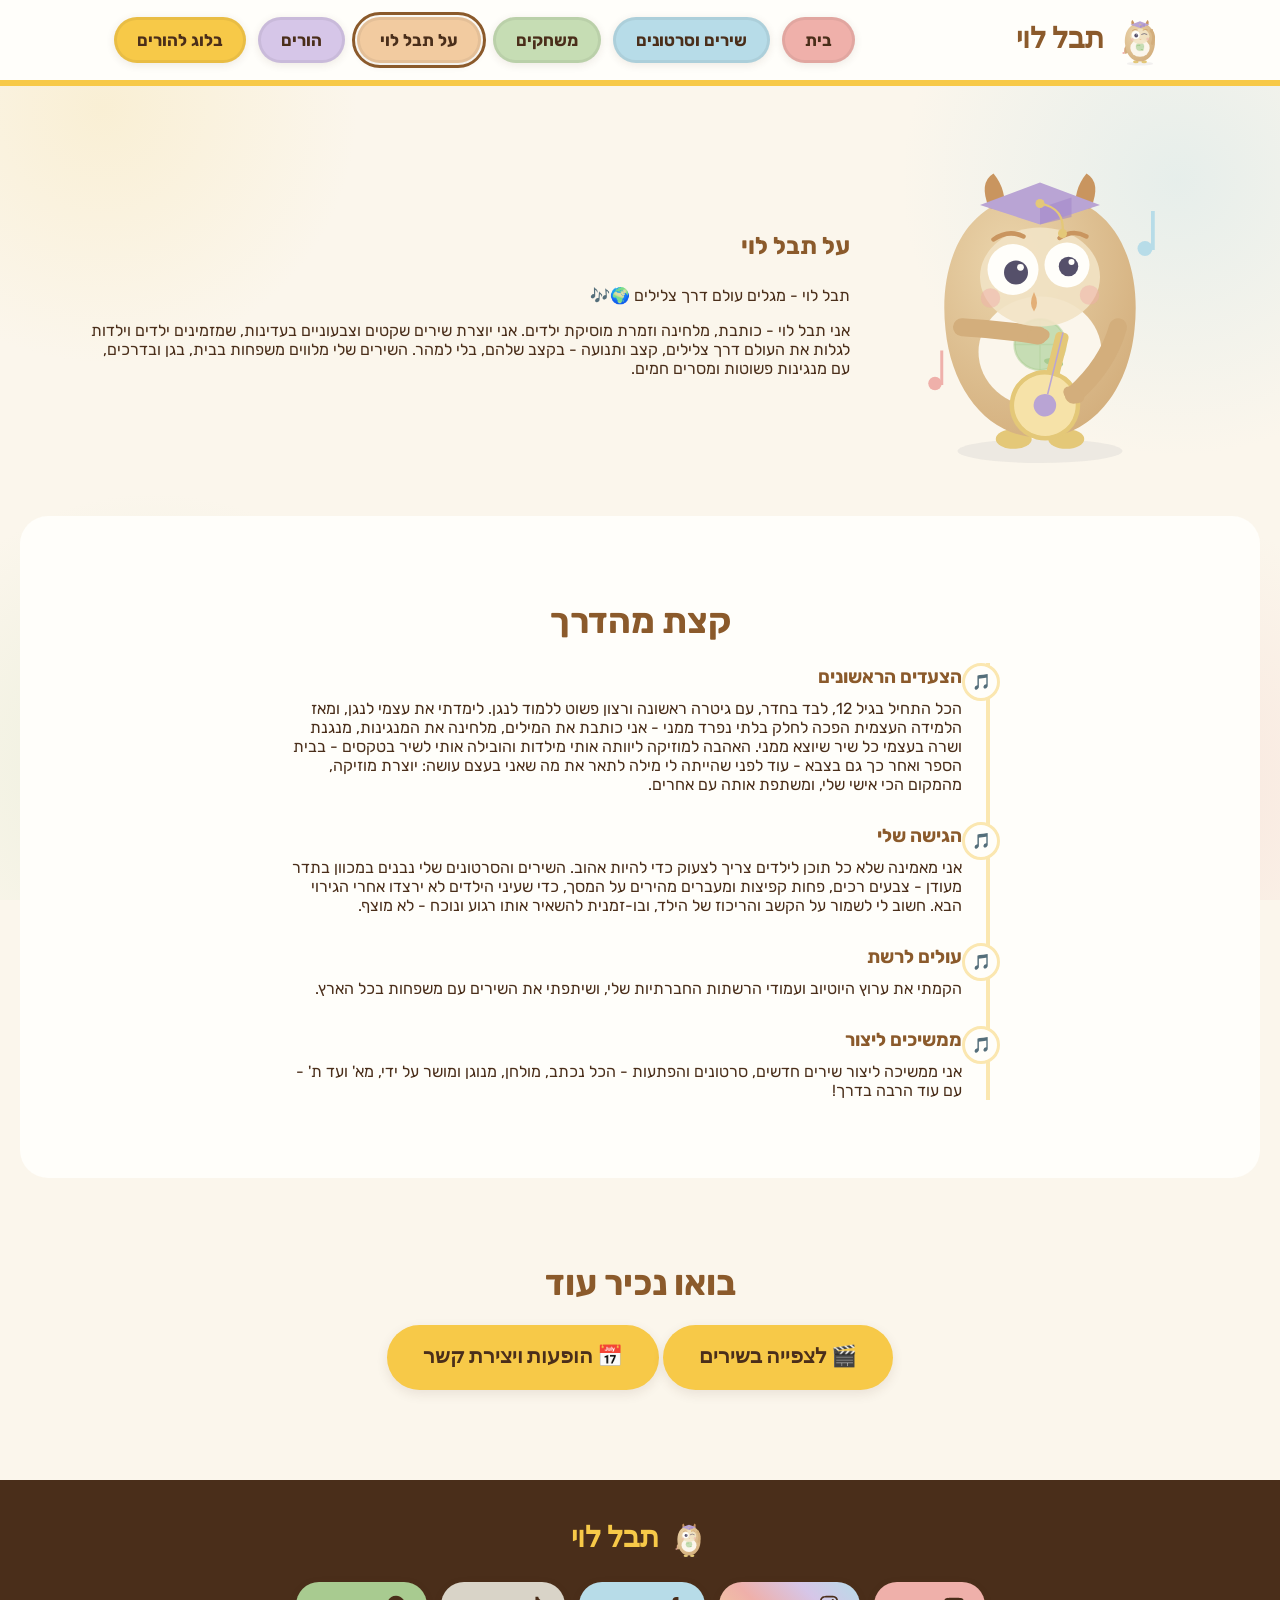
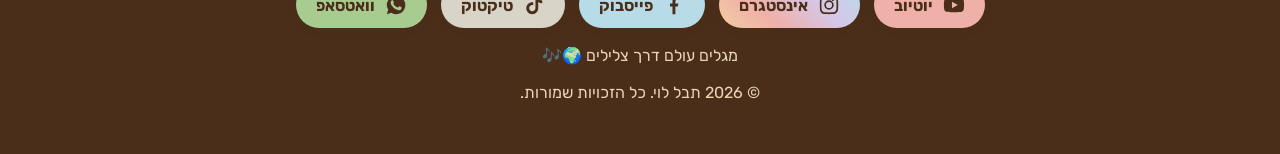
==== commit 01ead2bb: "Rebrand palette to cream+banana with brown headings/text; use full name Tevel Levi site-wide; fix Yo" ====
--- a/about.html
+++ b/about.html
@@ -3,8 +3,8 @@
 <head>
 <meta charset="UTF-8">
 <meta name="viewport" content="width=device-width, initial-scale=1.0">
-<title>על תבל | תבל</title>
-<meta name="description" content="הכירו את תבל - כותבת, מלחינה וזמרת מוסיקת ילדים. מגלים עולם דרך צלילים.">
+<title>על תבל לוי | תבל לוי</title>
+<meta name="description" content="הכירו את תבל לוי - כותבת, מלחינה וזמרת מוסיקת ילדים. מגלים עולם דרך צלילים.">
 <link rel="preconnect" href="https://fonts.googleapis.com">
 <link href="https://fonts.googleapis.com/css2?family=Baloo+2:wght@500;700;800&family=Rubik:wght@400;500;700&display=swap" rel="stylesheet">
 <link rel="stylesheet" href="styles.css">
@@ -14,8 +14,8 @@
 <header class="site-header">
   <div class="header-inner">
     <a href="index.html" class="logo">
-      <img src="images/tevel-mascot-wave.svg" alt="תבל">
-      תבל
+      <img src="images/tevel-mascot-wave.svg" alt="תבל לוי">
+      תבל לוי
     </a>
     <button class="nav-toggle" id="navToggle" aria-label="פתח תפריט" aria-expanded="false">☰</button>
     <nav class="main-nav" id="mainNav">
@@ -23,7 +23,7 @@
         <li><a href="index.html">בית</a></li>
         <li><a href="songs.html">שירים וסרטונים</a></li>
         <li><a href="games.html">משחקים</a></li>
-        <li><a href="about.html" class="active">על תבל</a></li>
+        <li><a href="about.html" class="active">על תבל לוי</a></li>
         <li><a href="parents.html">הורים</a></li>
         <li><a href="blog.html">בלוג להורים</a></li>
       </ul>
@@ -34,11 +34,11 @@
 <main>
   <section class="section container">
     <div class="about-hero">
-      <img src="images/tevel-mascot.svg" alt="איור של תבל">
+      <img src="images/tevel-mascot.svg" alt="איור של תבל לוי">
       <div class="hero-text">
-        <h1>על תבל</h1>
+        <h1>על תבל לוי</h1>
         <p class="tagline">תבל לוי - מגלים עולם דרך צלילים 🌍🎶</p>
-        <p>אני תבל - כותבת, מלחינה וזמרת מוסיקת ילדים. אני יוצרת שירים שקטים וצבעוניים בעדינות, שמזמינים ילדים וילדות לגלות את העולם דרך צלילים, קצב ותנועה - בקצב שלהם, בלי למהר. השירים שלי מלווים משפחות בבית, בגן ובדרכים, עם מנגינות פשוטות ומסרים חמים.</p>
+        <p>אני תבל לוי - כותבת, מלחינה וזמרת מוסיקת ילדים. אני יוצרת שירים שקטים וצבעוניים בעדינות, שמזמינים ילדים וילדות לגלות את העולם דרך צלילים, קצב ותנועה - בקצב שלהם, בלי למהר. השירים שלי מלווים משפחות בבית, בגן ובדרכים, עם מנגינות פשוטות ומסרים חמים.</p>
       </div>
     </div>
   </section>
@@ -79,11 +79,11 @@
 <footer class="site-footer">
   <div class="container">
     <div class="logo" style="justify-content:center; color:var(--yellow);">
-      <img src="images/tevel-mascot-wave.svg" alt="תבל" style="width:40px;height:40px;">
-      תבל
+      <img src="images/tevel-mascot-wave.svg" alt="תבל לוי" style="width:40px;height:40px;">
+      תבל לוי
     </div>
     <div class="social-links">
-      <a class="social-link social-youtube" href="https://www.youtube.com/channel/UCnwEXXzuBBPMAjR6f5TZk8w" target="_blank" rel="noopener" aria-label="יוטיוב">
+      <a class="social-link social-youtube" href="https://www.youtube.com/@tevelkidsmusic" target="_blank" rel="noopener" aria-label="יוטיוב">
         <svg viewBox="0 0 24 24"><path d="M23 12s0-3.6-.5-5.3c-.3-1-1-1.8-2-2C18.5 4.2 12 4.2 12 4.2s-6.5 0-8.5.5c-1 .2-1.7 1-2 2C1 8.4 1 12 1 12s0 3.6.5 5.3c.3 1 1 1.8 2 2 2 .5 8.5.5 8.5.5s6.5 0 8.5-.5c1-.2 1.7-1 2-2 .5-1.7.5-5.3.5-5.3zM9.8 15.5V8.5l6.4 3.5-6.4 3.5z"/></svg>
         יוטיוב
       </a>
@@ -105,7 +105,7 @@
       </a>
     </div>
     <p>מגלים עולם דרך צלילים 🌍🎶</p>
-    <p>© 2026 תבל. כל הזכויות שמורות.</p>
+    <p>© 2026 תבל לוי. כל הזכויות שמורות.</p>
   </div>
 </footer>
 
--- a/styles.css
+++ b/styles.css
@@ -1,8 +1,9 @@
 /* ===== תבל | אתר מוסיקת ילדים — עיצוב בהשראת רחוב סומסום ===== */
 
 :root {
-  --yellow: #F6E2A8;
-  --yellow-dark: #E4C878;
+  --yellow: #F7C948;
+  --yellow-dark: #E0A917;
+  --yellow-light: #FBE7B0;
   --red: #EFB0AA;
   --red-dark: #DB938C;
   --blue: #B7DCE8;
@@ -14,19 +15,20 @@
   --purple: #D6C6E8;
   --purple-dark: #B9A4D4;
   --cream: #FBF6EC;
-  --ink: #55506A;
+  --ink: #4A2E1A;
+  --heading: #8B5A2B;
   --white: #FFFEFA;
 
-  /* dominant 3-tone system: background (cream), buttons (--btn), highlight (--accent) */
-  --btn: var(--purple-dark);
-  --btn-light: var(--purple);
-  --accent: var(--red-dark);
+  /* dominant palette: background (cream + banana yellow), headings (--heading), body text (--ink) */
+  --btn: var(--yellow);
+  --btn-light: var(--yellow-light);
+  --accent: var(--heading);
 
   --radius-lg: 28px;
   --radius-md: 18px;
   --radius-sm: 12px;
-  --shadow: 0 4px 12px rgba(85,80,106,0.10);
-  --shadow-sm: 0 2px 8px rgba(85,80,106,0.10);
+  --shadow: 0 4px 12px rgba(74,46,26,0.10);
+  --shadow-sm: 0 2px 8px rgba(74,46,26,0.10);
 }
 
 * { box-sizing: border-box; }
@@ -54,6 +56,7 @@
 h1, h2, h3, .display {
   font-family: 'Baloo 2', 'Rubik', sans-serif;
   font-weight: 700;
+  color: var(--heading);
 }
 
 a { color: inherit; text-decoration: none; }
@@ -92,7 +95,7 @@
   font-family: 'Baloo 2', sans-serif;
   font-size: 1.8rem;
   font-weight: 700;
-  color: var(--purple-dark);
+  color: var(--heading);
 }
 
 .logo img { width: 52px; height: 52px; }
@@ -195,7 +198,6 @@
   font-size: 3rem;
   line-height: 1.15;
   margin: 0 0 16px;
-  color: var(--purple-dark);
 }
 
 .hero .tagline {
@@ -221,7 +223,7 @@
 
 .section-title.red, .section-title.blue, .section-title.green,
 .section-title.orange, .section-title.purple {
-  color: var(--btn);
+  color: var(--heading);
 }
 
 .section-sub {
@@ -229,7 +231,7 @@
   font-size: 1.15rem;
   max-width: 640px;
   margin: 0 auto 36px;
-  color: #55506A;
+  color: var(--ink);
 }
 
 /* ===== Cards / grids ===== */
@@ -265,10 +267,37 @@
 }
 
 .card h3 { margin: 0 0 10px; font-size: 1.35rem; }
-.card p { margin: 0; color: #55506A; }
+.card p { margin: 0; color: var(--ink); }
 
 .bg-red, .bg-blue, .bg-green, .bg-orange, .bg-purple, .bg-yellow {
   background: var(--btn);
+}
+
+/* ===== Blog post gallery ===== */
+
+.post-card {
+  display: block;
+  background: var(--white);
+  border-radius: var(--radius-md);
+  overflow: hidden;
+  box-shadow: var(--shadow);
+  transition: transform 0.3s ease;
+  color: var(--ink);
+}
+
+.post-card:hover { transform: translateY(-3px); }
+
+.post-card img {
+  width: 100%;
+  aspect-ratio: 4/3;
+  object-fit: cover;
+}
+
+.post-card h3 {
+  margin: 0;
+  padding: 16px 18px;
+  font-size: 1.15rem;
+  text-align: center;
 }
 
 .border-red, .border-blue, .border-green, .border-orange, .border-purple {
@@ -301,7 +330,7 @@
 
 .video-card .video-info { padding: 18px 20px; }
 .video-card h3 { margin: 0 0 6px; font-size: 1.15rem; }
-.video-card p { margin: 0; color: #756F8A; font-size: 0.95rem; }
+.video-card p { margin: 0; color: #8A6F55; font-size: 0.95rem; }
 
 .placeholder-note {
   background: #FFF6D9;
@@ -336,7 +365,7 @@
 .memory-tile {
   aspect-ratio: 1;
   border-radius: var(--radius-sm);
-  background: var(--purple);
+  background: var(--btn);
   font-size: 2.2rem;
   display: flex;
   align-items: center;
@@ -363,7 +392,7 @@
   text-align: center;
   font-weight: 700;
   font-size: 1.1rem;
-  color: var(--btn);
+  color: var(--heading);
 }
 
 .simon-grid {
@@ -426,8 +455,8 @@
   font-size: 0.95rem;
 }
 
-.timeline-item h3 { margin: 0 0 6px; color: var(--btn); }
-.timeline-item p { margin: 0; color: #55506A; }
+.timeline-item h3 { margin: 0 0 6px; }
+.timeline-item p { margin: 0; color: var(--ink); }
 
 /* ===== Parents page ===== */
 
@@ -438,7 +467,6 @@
   border-radius: 0 0 var(--radius-lg) var(--radius-lg);
 }
 
-.parents-hero h1 { color: var(--ink); }
 
 .contact-card, .info-card {
   background: var(--white);
@@ -496,7 +524,7 @@
 
 table.tour-table th {
   background: var(--btn);
-  color: var(--white);
+  color: var(--ink);
   padding: 14px;
   text-align: right;
 }
@@ -520,7 +548,7 @@
 
 .site-footer .social-links { justify-content: center; }
 
-.site-footer p { color: #C9C4DB; margin-top: 18px; }
+.site-footer p { color: #E8D5B7; margin-top: 18px; }
 
 /* ===== Responsive ===== */
 
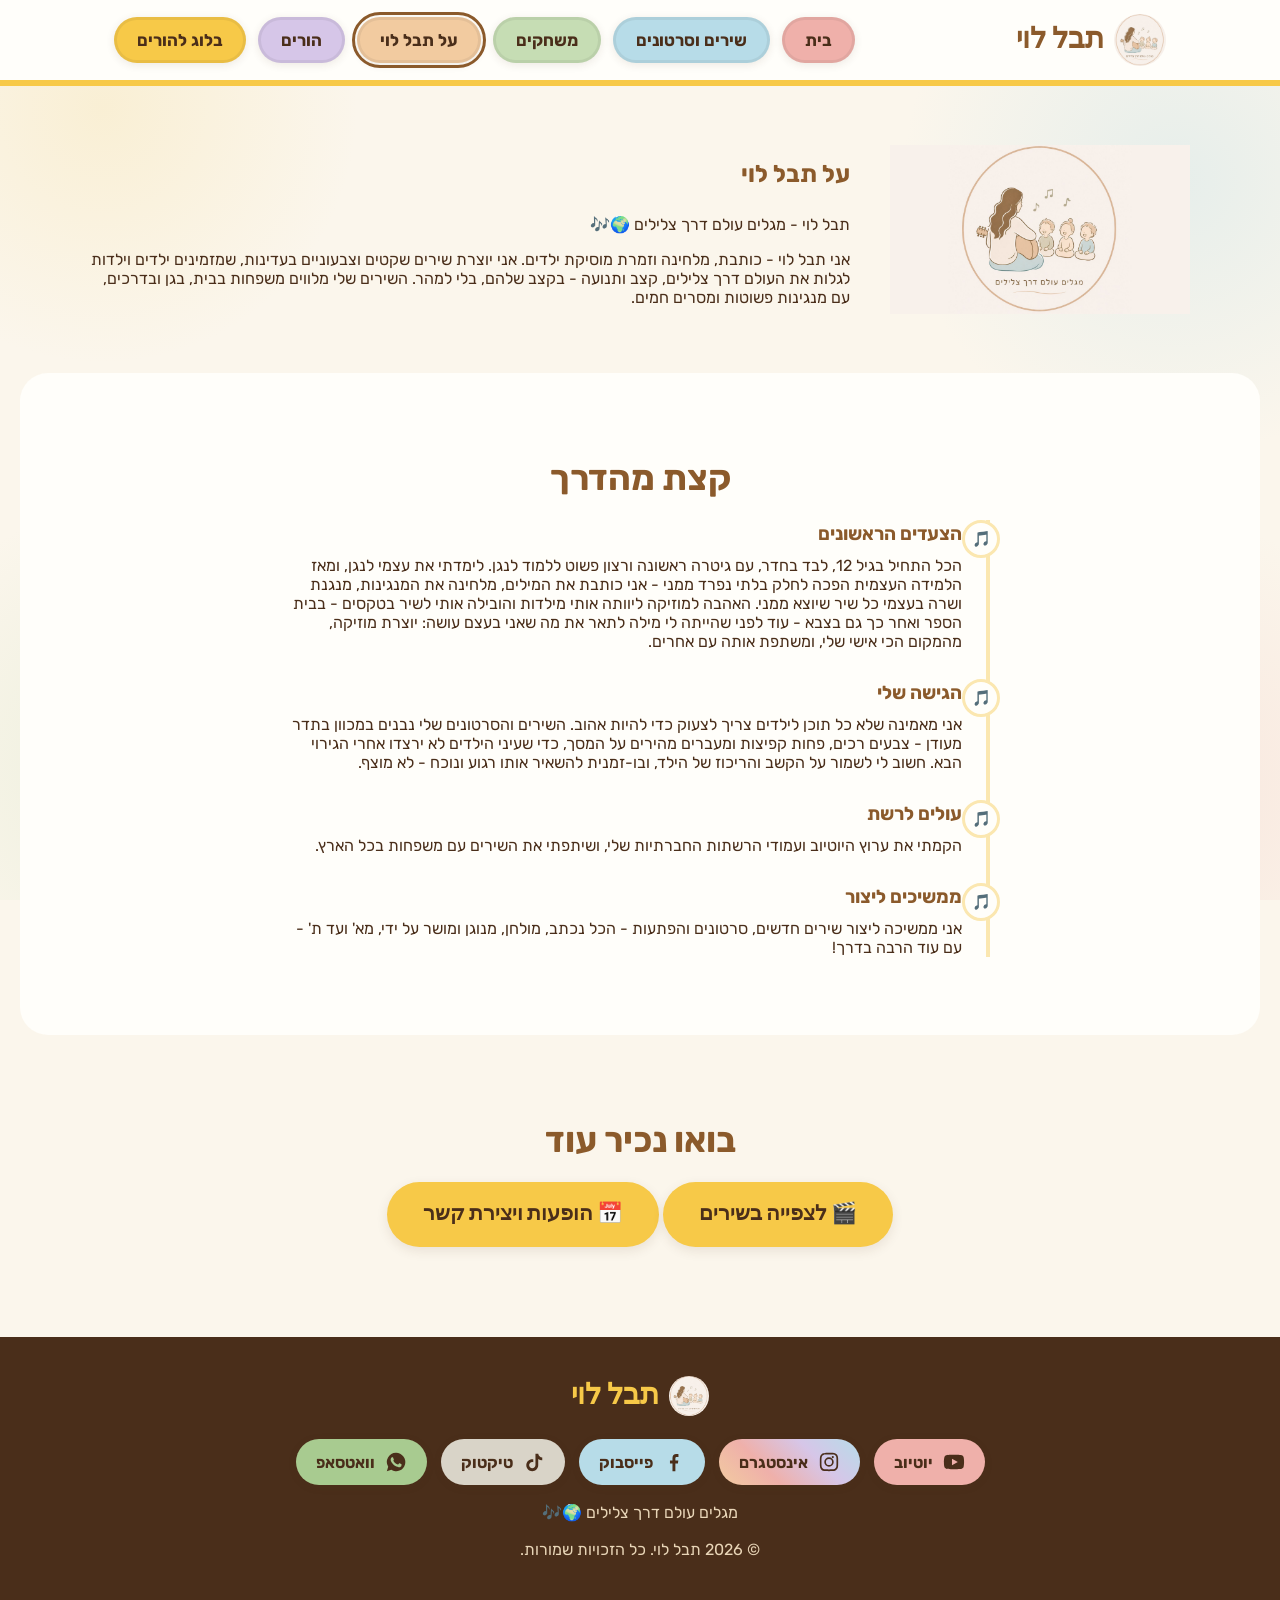
==== commit e224535a: "Replace owl mascot illustrations with the real logo everywhere; fix aspect-ratio distortion on the s" ====
--- a/about.html
+++ b/about.html
@@ -14,7 +14,7 @@
 <header class="site-header">
   <div class="header-inner">
     <a href="index.html" class="logo">
-      <img src="images/tevel-mascot-wave.svg" alt="תבל לוי">
+      <img src="images/tevel-logo.jpeg" alt="תבל לוי">
       תבל לוי
     </a>
     <button class="nav-toggle" id="navToggle" aria-label="פתח תפריט" aria-expanded="false">☰</button>
@@ -34,7 +34,7 @@
 <main>
   <section class="section container">
     <div class="about-hero">
-      <img src="images/tevel-mascot.svg" alt="איור של תבל לוי">
+      <img src="images/tevel-logo.jpeg" alt="איור של תבל לוי">
       <div class="hero-text">
         <h1>על תבל לוי</h1>
         <p class="tagline">תבל לוי - מגלים עולם דרך צלילים 🌍🎶</p>
@@ -79,7 +79,7 @@
 <footer class="site-footer">
   <div class="container">
     <div class="logo" style="justify-content:center; color:var(--yellow);">
-      <img src="images/tevel-mascot-wave.svg" alt="תבל לוי" style="width:40px;height:40px;">
+      <img src="images/tevel-logo.jpeg" alt="תבל לוי" style="width:40px;height:40px;object-fit:cover;border-radius:50%;">
       תבל לוי
     </div>
     <div class="social-links">
--- a/styles.css
+++ b/styles.css
@@ -98,7 +98,7 @@
   color: var(--heading);
 }
 
-.logo img { width: 52px; height: 52px; }
+.logo img { width: 52px; height: 52px; object-fit: cover; border-radius: 50%; }
 
 .nav-toggle {
   display: none;
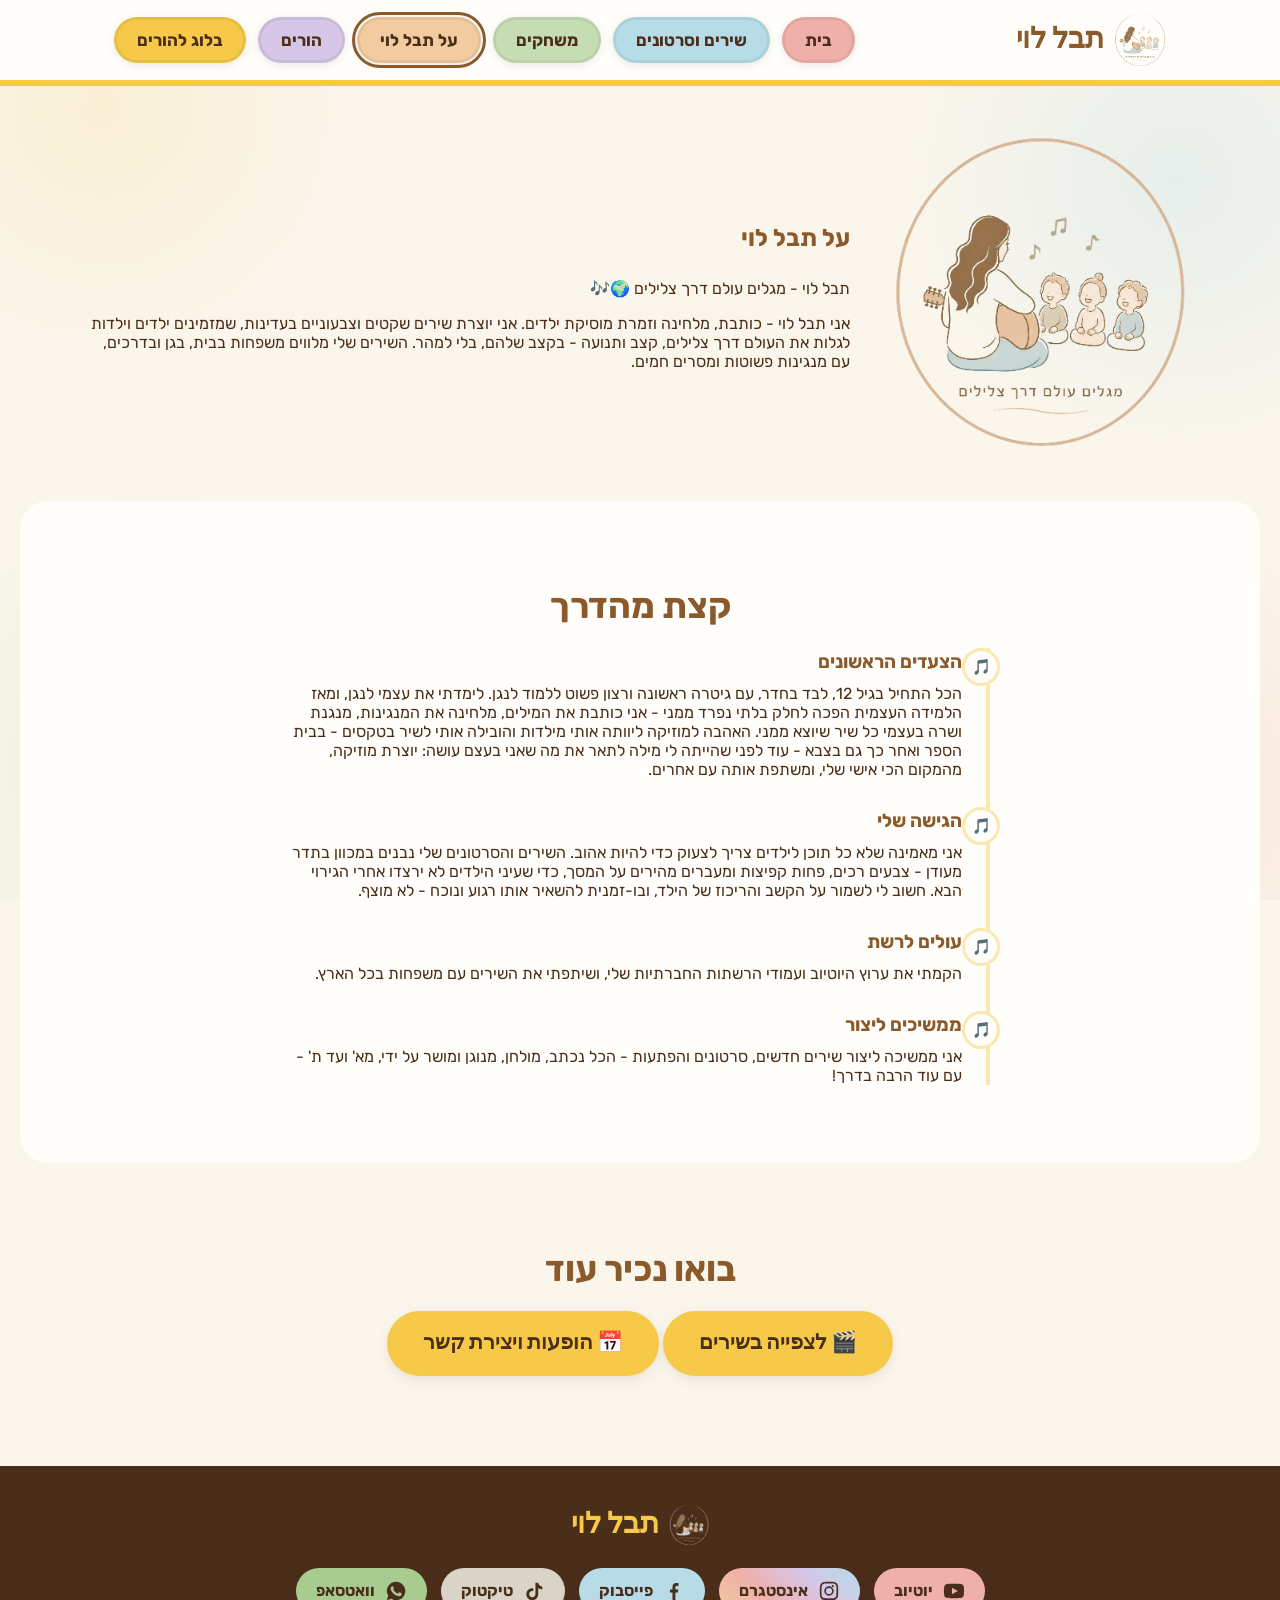
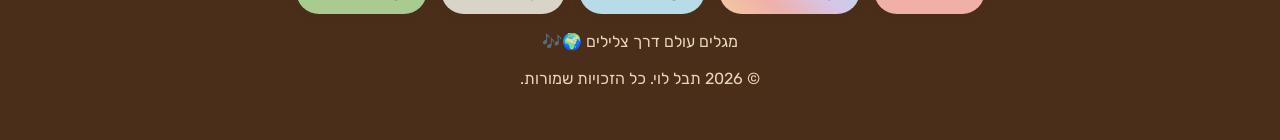
==== commit ff02393c: "Remove background from logo (transparent PNG, cropped tight to the circular badge) so it sits direct" ====
--- a/about.html
+++ b/about.html
@@ -14,7 +14,7 @@
 <header class="site-header">
   <div class="header-inner">
     <a href="index.html" class="logo">
-      <img src="images/tevel-logo.jpeg" alt="תבל לוי">
+      <img src="images/tevel-logo.png" alt="תבל לוי">
       תבל לוי
     </a>
     <button class="nav-toggle" id="navToggle" aria-label="פתח תפריט" aria-expanded="false">☰</button>
@@ -34,7 +34,7 @@
 <main>
   <section class="section container">
     <div class="about-hero">
-      <img src="images/tevel-logo.jpeg" alt="איור של תבל לוי">
+      <img src="images/tevel-logo.png" alt="איור של תבל לוי">
       <div class="hero-text">
         <h1>על תבל לוי</h1>
         <p class="tagline">תבל לוי - מגלים עולם דרך צלילים 🌍🎶</p>
@@ -79,7 +79,7 @@
 <footer class="site-footer">
   <div class="container">
     <div class="logo" style="justify-content:center; color:var(--yellow);">
-      <img src="images/tevel-logo.jpeg" alt="תבל לוי" style="width:40px;height:40px;object-fit:cover;border-radius:50%;">
+      <img src="images/tevel-logo.png" alt="תבל לוי" style="width:40px;height:40px;object-fit:cover;border-radius:50%;">
       תבל לוי
     </div>
     <div class="social-links">
